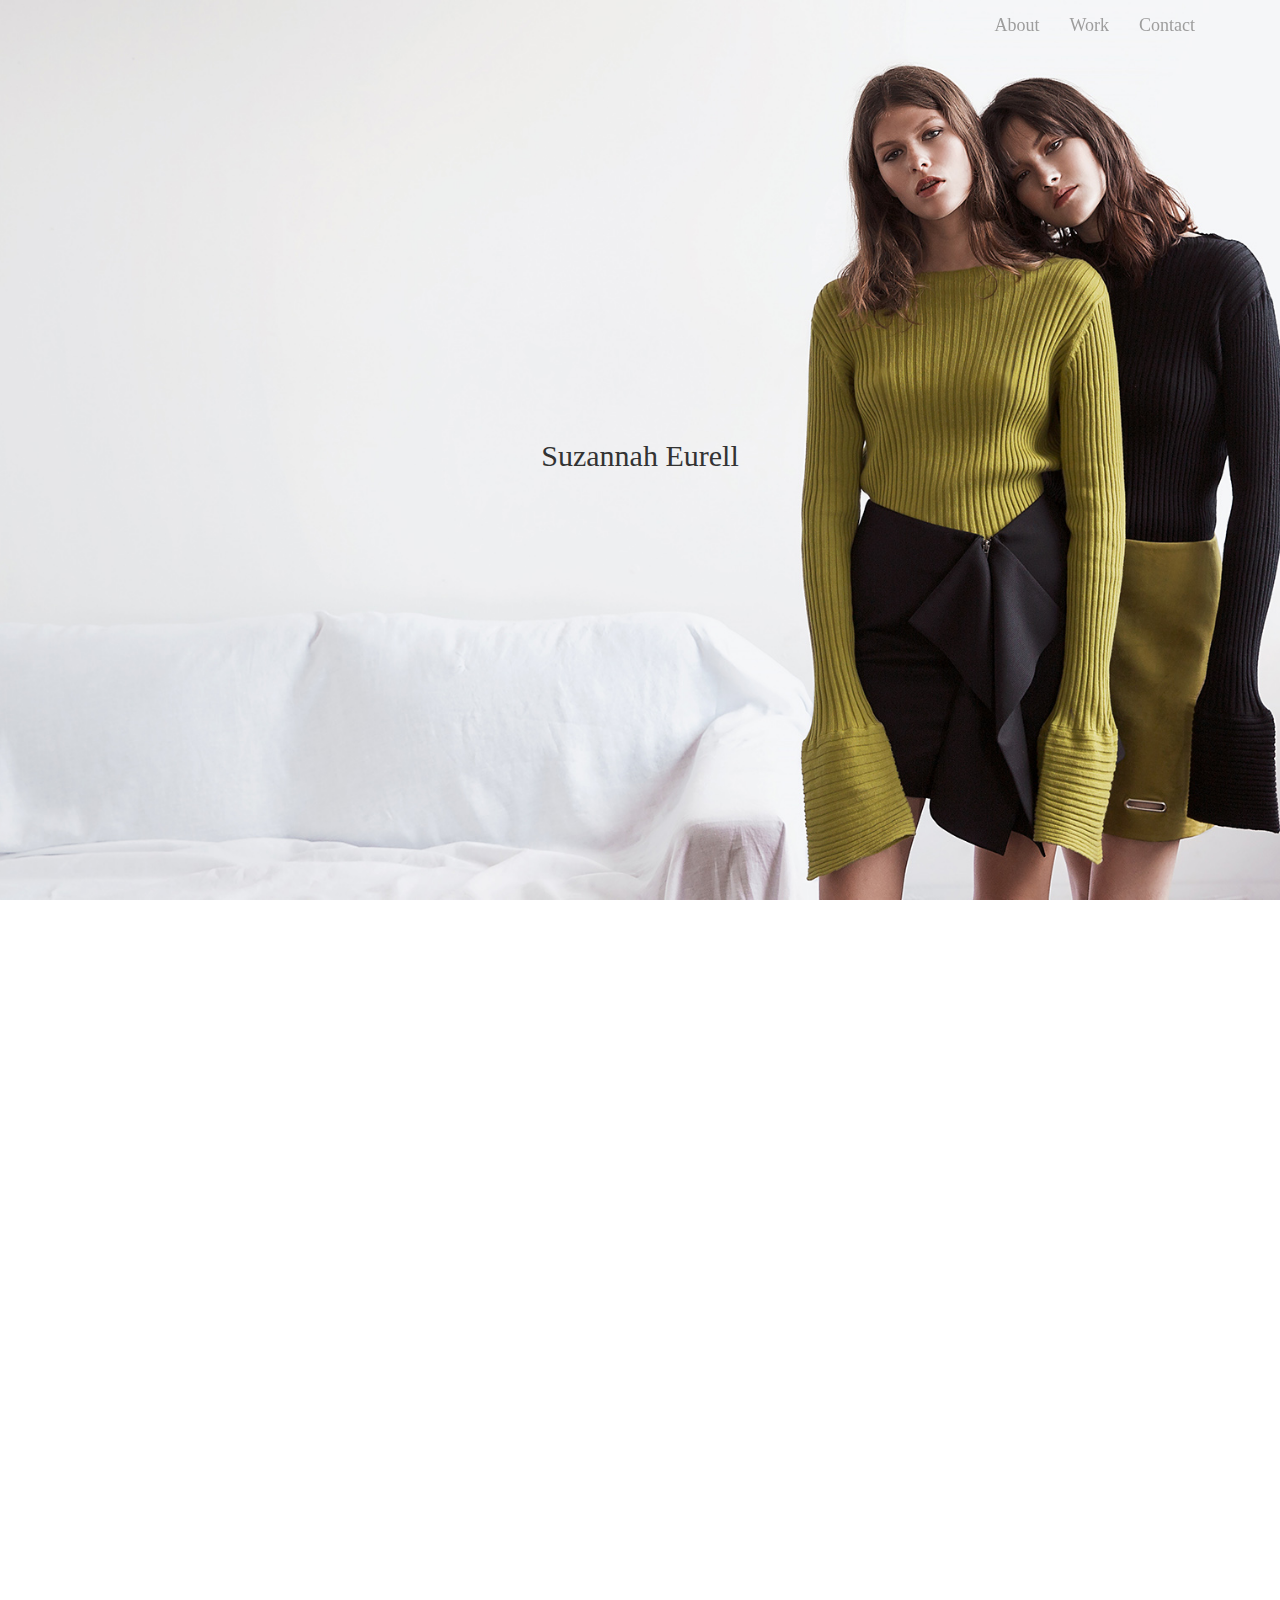
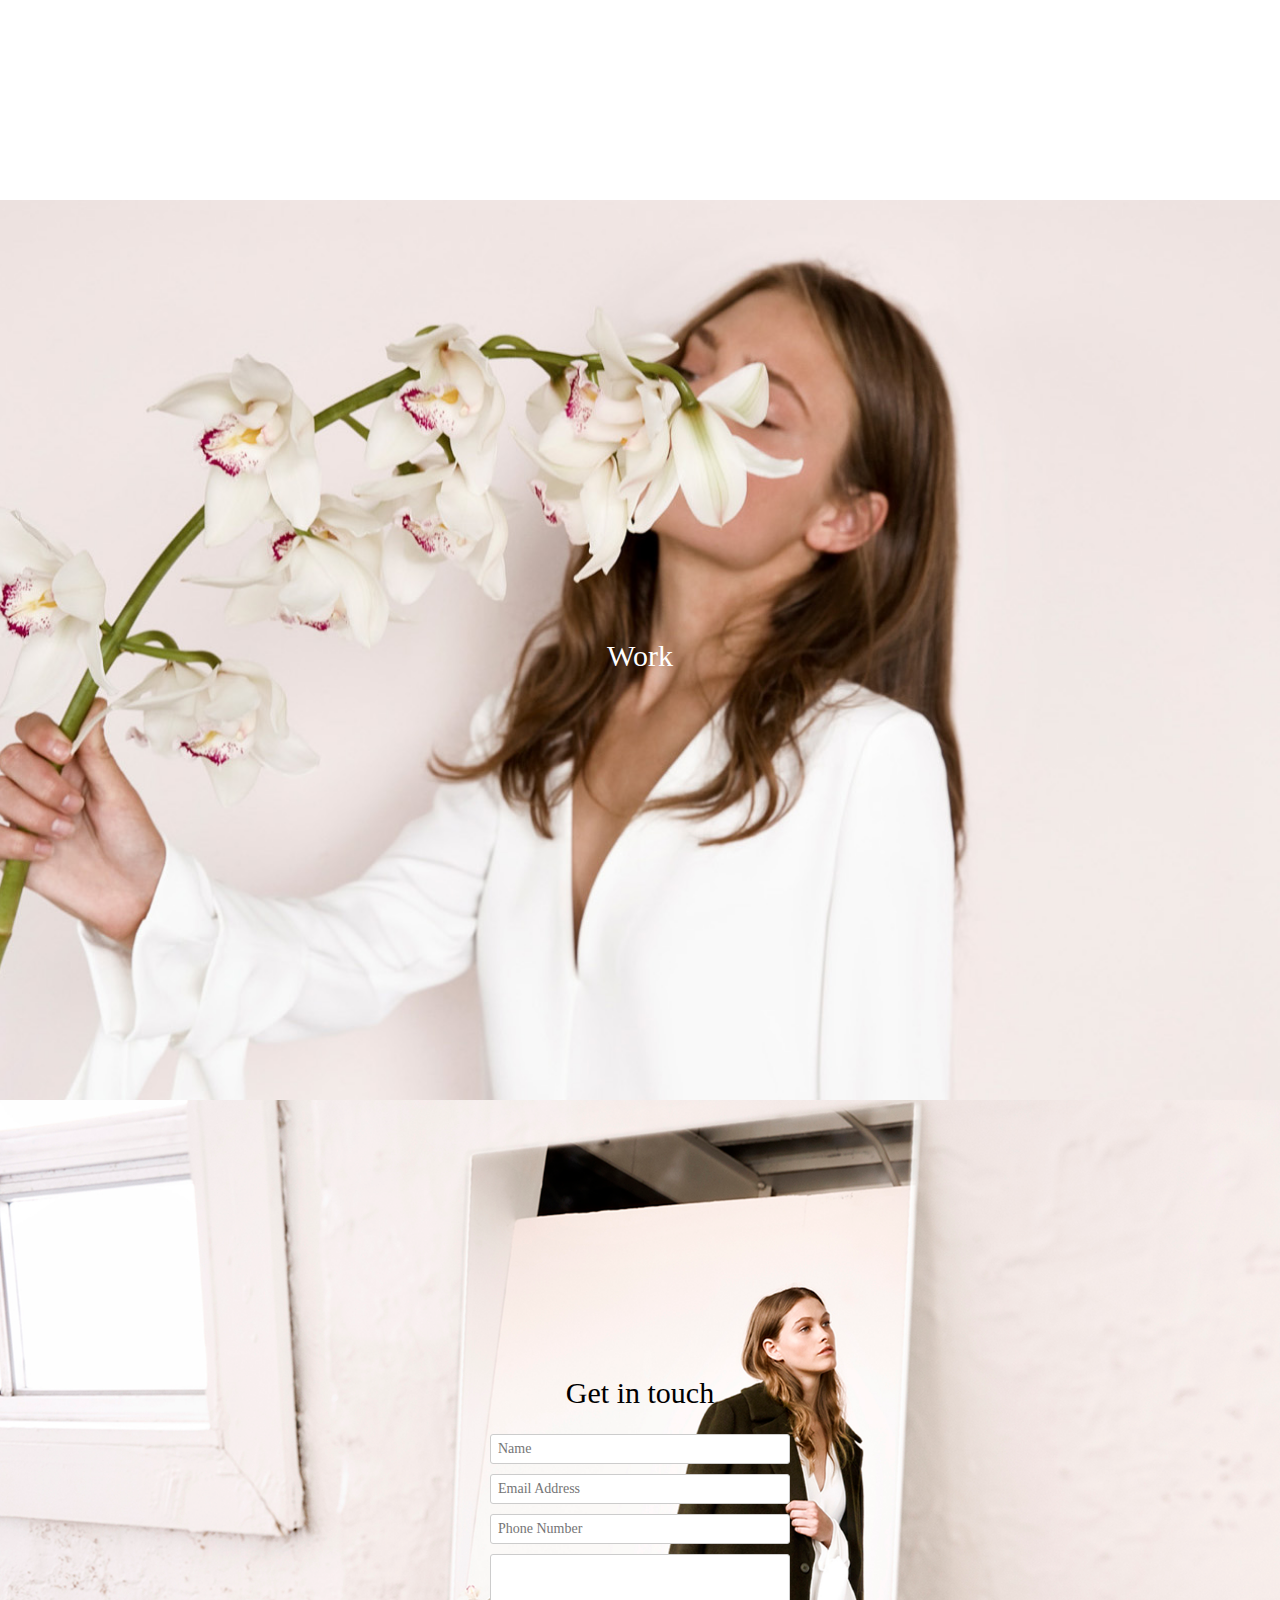
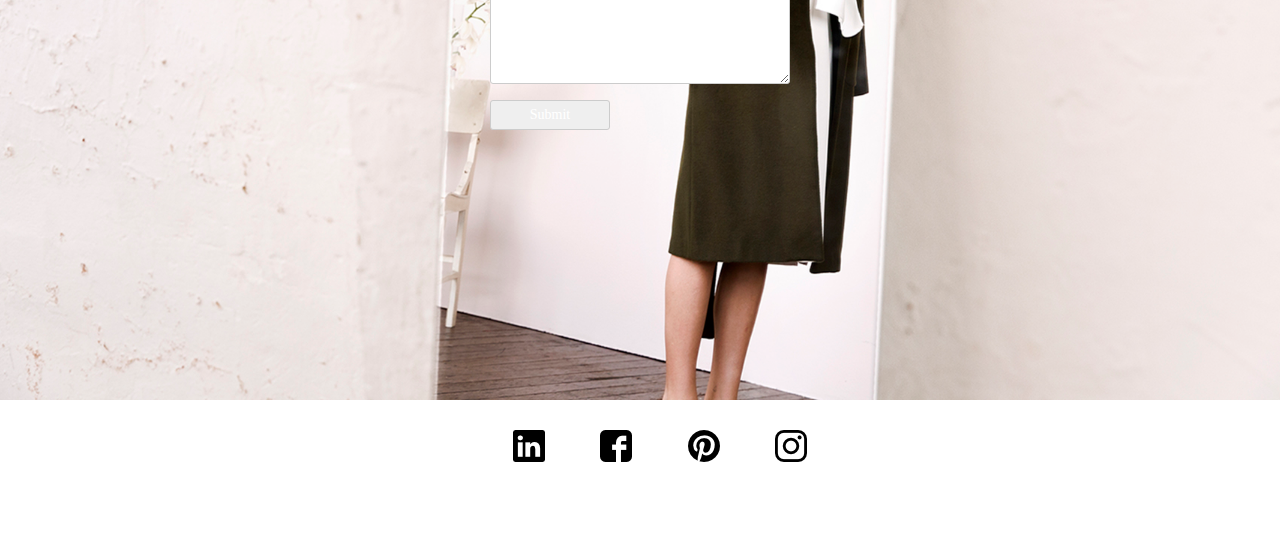
==== index.html @ 63b122af "Initial website upload" ====
<!DOCTYPE html>

<html>
    <head>
        <meta charset="utf-8">

        <title>Suzannah Eurell</title>

        <meta name="viewport" content="width=device-width, initial-scale=1">

        <link rel="stylesheet" href="css/bootstrap.min.css">

<!--         <link rel="stylesheet" href="css/bootstrap-theme.min.css">
 -->
        <link rel="stylesheet" href="css/main.css">

      
    </head>


    <body>


      <!-- Fixed navbar -->
      <nav class="navbar navbar-inverse navbar-fixed-top">
        <div class="container">
          <div class="navbar-header">
            <button type="button" class="navbar-toggle collapsed" data-toggle="collapse" data-target="#navbar" aria-expanded="false" aria-controls="navbar">
              <span class="sr-only">Toggle navigation</span>
              <span class="icon-bar"></span>
              <span class="icon-bar"></span>
              <span class="icon-bar"></span>
            </button>
          </div>


          <div id="navbar" class="navbar-collapse collapse navbar-right">
            <ul class="nav navbar-nav">
           <!--     <li class="dropdown">
                 <a href="#" class="dropdown-toggle" data-toggle="dropdown" role="button" aria-haspopup="true" aria-expanded="false"> Porfolio <span class="caret"></span></a>
                 <ul class="dropdown-menu">
                  <li><a href="#">Action</a></li>
                  <li><a href="#">Another action</a></li>
                  <li><a href="#">Something else here</a></li>
                </ul>
              </li> -->
              <li><a href="#pic3">About</a></li>
              <li><a href="#pic2">Work</a></li>
              <li><a href="#pic4">Contact</a></li>
            </ul>
          </div><!--/.nav-collapse -->
        </div>
      </nav>


      <div id="pic1" class= "main-image">
                 <h1 class id="suzannah">Suzannah Eurell</h1>
                
      </div>
       
      <div id="pic3" class= "image3">
                 <h1 class id="about">About</h1>
                   <p class id="abouttext"> Suzannah specialises in website design, marketing and social media in the fashion industry. Providing an affordable service from start to end, Suzannah can create the ideal website or campaign tailored to your business.  </p>
      </div>

       <div id="pic2" class= "image5">
                 <h1 class id="work"> <a href="page2.html"> Work</h1>
      </div>

      <div id="pic4" class= "image2">
       <h1 class id="contact">Get in touch</h1>
          <form>
          <input type="text" required placeholder="Name" name= "Name">
          <input type="email" required placeholder="Email Address" name= "Email">
          <input type="tel" required placeholder="Phone Number" name= "Phone-Number">
          <textarea rows="6"required placeholder="Message" name="Message"> </textarea>
          <button class="form-submit" type="submit">Submit</button>
      </form>
      </div>


      <footer>

        <ul class="social-networks bounce">
            <li><a href="https://www.linkedin.com/in/suzannaheurell/"> <img src="images/linkedin-logo.png"></a></li>
            <li><a href="https://www.facebook.com/suzannah.eurell"> <img src="  images/facebook-logo.png"></a></li>
            <li><a href="https://au.pinterest.com/suzannaheurell/"> <img src="images/pinterest-logo.png"></a></li>
            <li><a href="https://instagram.com/suzannah_eurell"> <img src="images/instagram-logo.png"></a></li>
        </ul>




      </footer>

       <script src="https://ajax.googleapis.com/ajax/libs/jquery/2.2.1/jquery.min.js"></script>

                <script src="js/custom.js"></script>
                <script src="js/bootstrap.min.js"></script>

    </body>

</html>
---- css/main.css ----
/* ==========================================================================
   Author's custom styles
   ========================================================================== */

body {
	font-family: Mark Pro;
	background-color: white;
}

.navbar-inverse {
	background-color: transparent;
	font-size: 18px;
	font-family: Mark Pro;
	text-align: right;
}
.navbar-brand {
	font-size: 22px;
	padding-right: 40px;
}
.navbar-fixed-top {
	border: 0;
}

.main-image {
	width:100%;
	height: 100vh;
	background: url(../images/interval1.jpg) no-repeat top center;
	background-size: cover;
	display: flex;
	flex-direction: column;
	justify-content: center;
	align-items: center;
}

@media (max-width: 890px){
	.main-image{
		background: url(../images/interval1.jpg) no-repeat;
		background-position: left -890px top 0px;

	}
}
@media (max-width: 575px){
	.main-image{
		background: url(../images/interval1.jpg) no-repeat;
		background-position: left -1140px top 0px;
	}
	#abouttext{
		font-size: 18px;
	}
	#suzannah{
		color:white;
	}
	#navbar {
		color: black;
	}


}

.image2 {
	width:100%;
	height: 100vh;
	background: url(../images/mainimage.jpg) no-repeat top center;
	background-size: cover;
	display: flex;
	flex-direction: column;
	justify-content: center;
	align-items: center;
}

.image3 {
	width:100%;
	height: 100vh;
	background: url(../images/image3.jpg) no-repeat top center;
	background-size: cover;
	display: flex;
	flex-direction: column;
	justify-content: center;
	align-items: center;
}

.image3.hovertext {
	position: absolute;
	top: 0;
	left:0;
	text-align: center;
	width: 100%;
	height:100%;
	background-color: white;
	opacity: 0;
	transition: opacity 0.4s;
}

.image3.hovertext:hover {
	opacity: 0.9;
}

.image5 {
	width:100%;
	height: 100vh;
	background: url(../images/image5.jpg) no-repeat top center;
	background-size: cover;
	display: flex;
	flex-direction: column;
	justify-content: center;
	align-items: center;
}

h1 {
	font-size: 30px;
	text-align: center;
}

p {
	text-align: center;
	font-size: 24px;
	color: white;
}

#contact{
	color: black;
}

#work{
	color: white;
}

a{
	color:white;
	text-decoration: none;
}

#about{
	color: white;
}

#abouttext{
	margin-right: 150px;
	margin-left: 150px;
	margin-top: 30px;
	color: white;
}


.grey-bar{
	width: 100%;
	height: 200px;
}

.header-image{
	width:100%;
	height: 100vh;
	background: url(../images/header-image.jpg) no-repeat top center;
	background-size: cover;
	display: flex;
	flex-direction: column;
	justify-content: center;
	align-items: center;
}

.websites {
	text-align: center;
	font-size: 28px;
	padding-top: 50px;
	padding-bottom: 50px;
}
.pwebsites {
	color:black;
	text-align: center;
	font-size: 18px;
	padding-left: 150px;
	padding-right: 150px;
	padding-bottom: 50px;
}

.container1{
	text-align: center;
}

.container2{
	padding-top: 100px;
	text-align: center;
}

.container3{
	padding-top: 100px;
	text-align: center;
}

.ppage2{
	text-align: center;
	font-size: 20px;
	padding-bottom: 50px;
}



/*.bounce {
  0%, 20%, 53%, 80%, 100% {
    transition-timing-function: cubic-bezier(0.215, 0.610, 0.355, 1.000);
    transform: translate3d(0,0,0);
}

  40% {
    transition-timing-function: cubic-bezier(0.755, 0.050, 0.855, 0.060);
    transform: translate3d(0, -6px, 0);
  }

  70% {
    transition-timing-function: cubic-bezier(0.755, 0.050, 0.855, 0.060);
    transform: translate3d(0, -4px, 0);
  }

  90% {
    transform: translate3d(0,-2px,0);
  }
}*/

footer {
	text-align: center;
	background-color: white;
}

footer ul li {
  padding-top: 30px;
  display: inline-block;
  list-style: none;
  margin: 0 26px 75px;
}



html {
  box-sizing: border-box;
}
*, *:before, *:after {
  box-sizing: inherit;
}

form {
 width:90%;
  max-width:300px;
  margin:15px auto;
}

input, textarea {
  width:100%;
  margin-bottom:10px;
  border-radius:3px;
  border:solid 1px #ccc;
  padding:4px 7px;
}

#eml, #tel {
  width:49%;
}
#tel {
  float:right;
}
.form-submit {
  width: 120px;
  float:left;
/*  margin-left:15px;
*/  border-radius:3px;
  border:solid 1px #ccc;
  padding:4px 7px;
}
.form-submit:hover {
  background-color:white;
}

.img1{
	position: relative;
	padding-top: 100px;
}

.img1 .hovertext {
	position: absolute;
	top: 0;
	left:0;
	text-align: center;
	width: 100%;
	height:100%;
	background-color: white;
	opacity: 0;
	transition: opacity 0.4s;
}

.img1 .hovertext:hover {
	opacity: 0.9;
}

.img1 h2{
	position:absolute;
	top:50%;
	left:0;
	margin-top: -15px;
	width: 100%
}
.img2{
	position: relative;
	padding-top: 50px;
	padding-bottom: 100px;
}

.img2 .hovertext {
	position: absolute;
	top: 0;
	left:0;
	text-align: center;
	width: 100%;
	height:100%;
	background-color: white;
	opacity: 0;
	transition: opacity 0.4s;
}

.img2 .hovertext:hover {
	opacity: 0.9;
}

.img2 h2{
	position:absolute;
	top:50%;
	left:0;
	margin-top: -15px;
	width: 100%
}





/*==========  Mobile First Method  ==========*/

/* Custom, iPhone Retina */ 
@media only screen and (min-width : 320px) {
    
}

/* Extra Small Devices, Phones */ 
@media only screen and (min-width : 480px) {

}

/* Small Devices, Tablets */
@media only screen and (min-width : 768px) {

}

/* Medium Devices, Desktops */
@media only screen and (min-width : 992px) {

}

/* Large Devices, Wide Screens */
@media only screen and (min-width : 1200px) {

}



/*==========  Non-Mobile First Method  ==========*/

/* Large Devices, Wide Screens */
@media only screen and (max-width : 1200px) {
	body{
	}

}

/* Medium Devices, Desktops */
@media only screen and (max-width : 992px) {

}

/* Small Devices, Tablets */
@media only screen and (max-width : 768px) {
	img{
	margin:15px 0;

}
	
}

/* Extra Small Devices, Phones */ 
@media only screen and (max-width : 480px) {

}

/* Custom, iPhone Retina */ 
@media only screen and (max-width : 320px) {
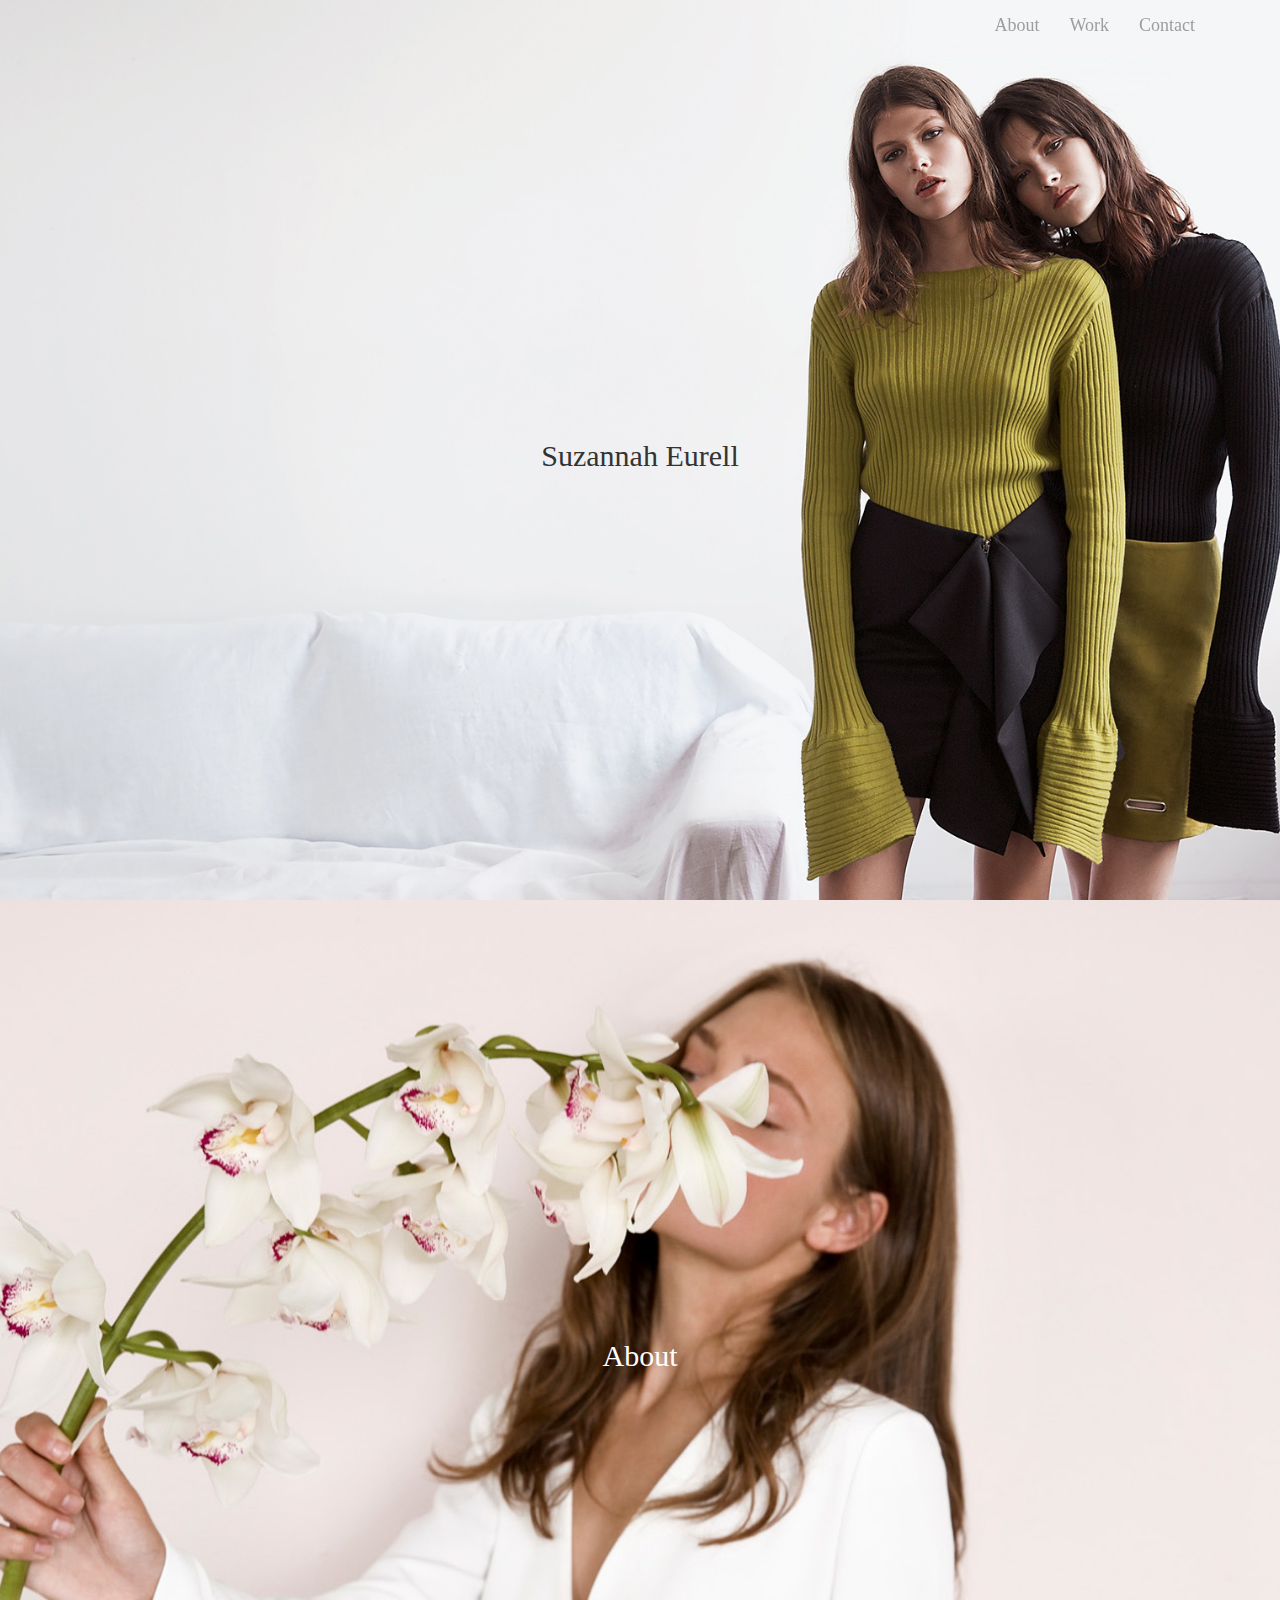
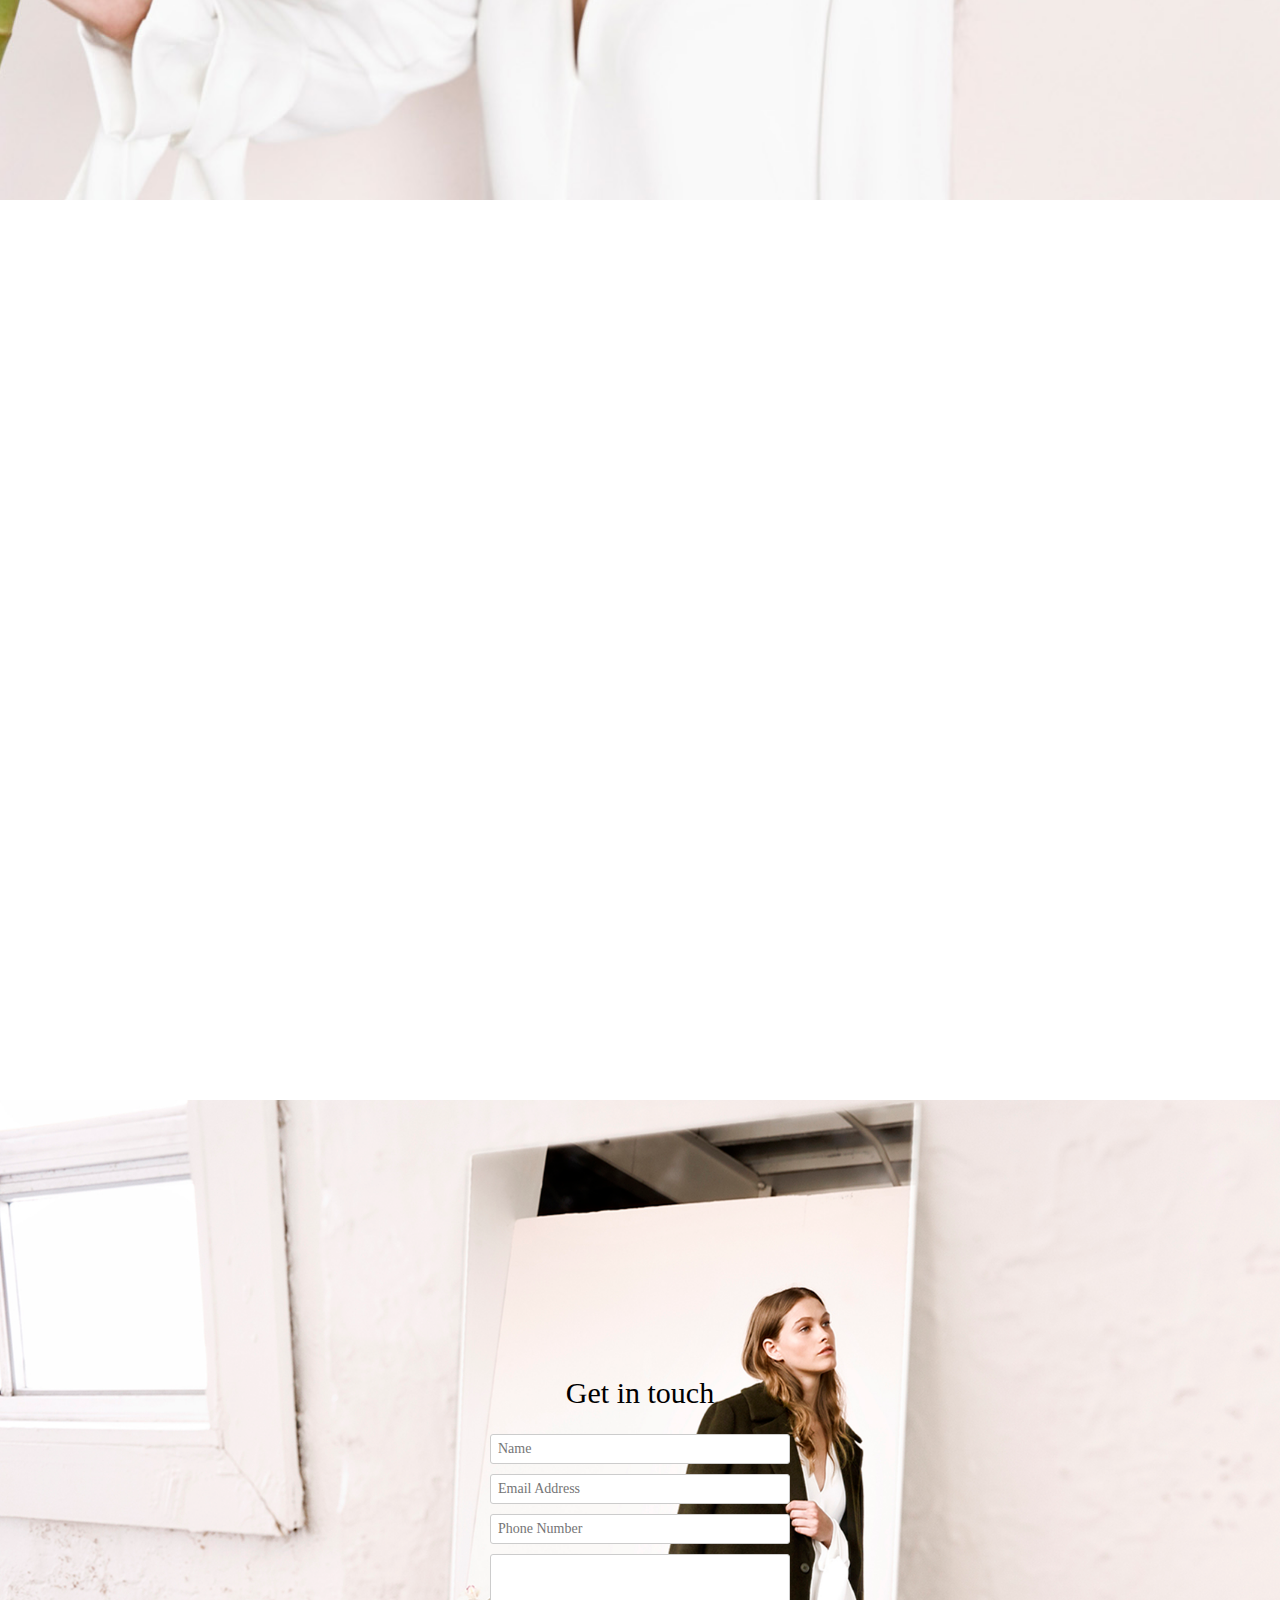
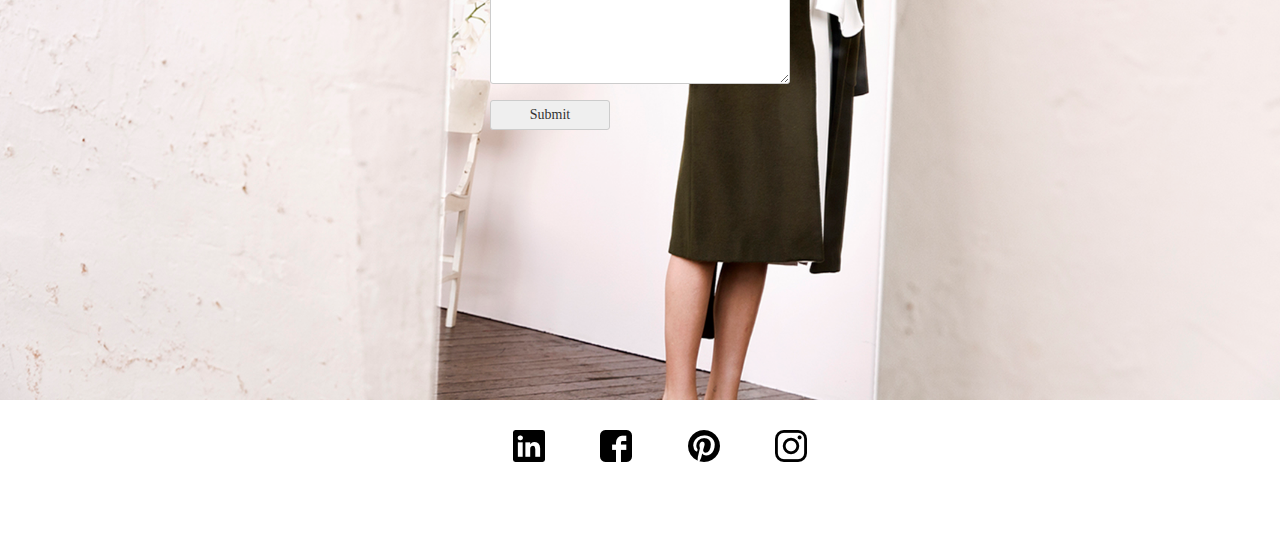
==== commit 16120ab1: "1" ====
--- a/index.html
+++ b/index.html
@@ -58,38 +58,38 @@
                 
       </div>
        
-      <div id="pic3" class= "image3">
+      <div id="pic3" class= "image5">
+                <div class="hovertext">
                  <h1 class id="about">About</h1>
-                   <p class id="abouttext"> Suzannah specialises in website design, marketing and social media in the fashion industry. Providing an affordable service from start to end, Suzannah can create the ideal website or campaign tailored to your business.  </p>
+                   <!-- <p class id="abouttext"> Suzannah specialises in website design, marketing and social media in the fashion industry. Providing an affordable service from start to end, Suzannah can create the ideal website or campaign tailored to your business.  </p> -->
+      </div>
+    </div>
+
+      <div id="pic2" class= "image3">
+                 <h1 class id="work"> <a href="page2.html">Work</a></h1>
       </div>
 
-       <div id="pic2" class= "image5">
-                 <h1 class id="work"> <a href="page2.html"> Work</h1>
-      </div>
-
+      
       <div id="pic4" class= "image2">
-       <h1 class id="contact">Get in touch</h1>
-          <form>
-          <input type="text" required placeholder="Name" name= "Name">
-          <input type="email" required placeholder="Email Address" name= "Email">
-          <input type="tel" required placeholder="Phone Number" name= "Phone-Number">
-          <textarea rows="6"required placeholder="Message" name="Message"> </textarea>
-          <button class="form-submit" type="submit">Submit</button>
-      </form>
+          <h1 class id="contact">Get in touch</h1>
+            <form>
+              <input type="text" required placeholder="Name" name= "Name">
+              <input type="email" required placeholder="Email Address" name= "Email">
+              <input type="tel" required placeholder="Phone Number" name= "Phone-Number">
+              <textarea rows="6"required placeholder="Message" name="Message"> </textarea>
+              <button class="form-submit" type="submit">Submit</button>
+           </form>
       </div>
 
 
       <footer>
 
         <ul class="social-networks bounce">
-            <li><a href="https://www.linkedin.com/in/suzannaheurell/"> <img src="images/linkedin-logo.png"></a></li>
-            <li><a href="https://www.facebook.com/suzannah.eurell"> <img src="  images/facebook-logo.png"></a></li>
-            <li><a href="https://au.pinterest.com/suzannaheurell/"> <img src="images/pinterest-logo.png"></a></li>
-            <li><a href="https://instagram.com/suzannah_eurell"> <img src="images/instagram-logo.png"></a></li>
+            <li><a href="https://www.linkedin.com/in/suzannaheurell/"> <img src="images/linkedin-logo.png" alt="linkedin"></a></li>
+            <li><a href="https://www.facebook.com/suzannah.eurell"> <img src="  images/facebook-logo.png" alt="facebook"></a></li>
+            <li><a href="https://au.pinterest.com/suzannaheurell/"> <img src="images/pinterest-logo.png" alt="pinterest"></a></li>
+            <li><a href="https://instagram.com/suzannah_eurell"> <img src="images/instagram-logo.png" alt="instagram"></a></li>
         </ul>
-
-
-
 
       </footer>
 
--- a/css/main.css
+++ b/css/main.css
@@ -55,9 +55,8 @@
 	#navbar {
 		color: black;
 	}
-
-
-}
+}
+
 
 .image2 {
 	width:100%;
@@ -81,21 +80,6 @@
 	align-items: center;
 }
 
-.image3.hovertext {
-	position: absolute;
-	top: 0;
-	left:0;
-	text-align: center;
-	width: 100%;
-	height:100%;
-	background-color: white;
-	opacity: 0;
-	transition: opacity 0.4s;
-}
-
-.image3.hovertext:hover {
-	opacity: 0.9;
-}
 
 .image5 {
 	width:100%;
@@ -195,28 +179,6 @@
 	padding-bottom: 50px;
 }
 
-
-
-/*.bounce {
-  0%, 20%, 53%, 80%, 100% {
-    transition-timing-function: cubic-bezier(0.215, 0.610, 0.355, 1.000);
-    transform: translate3d(0,0,0);
-}
-
-  40% {
-    transition-timing-function: cubic-bezier(0.755, 0.050, 0.855, 0.060);
-    transform: translate3d(0, -6px, 0);
-  }
-
-  70% {
-    transition-timing-function: cubic-bezier(0.755, 0.050, 0.855, 0.060);
-    transform: translate3d(0, -4px, 0);
-  }
-
-  90% {
-    transform: translate3d(0,-2px,0);
-  }
-}*/
 
 footer {
 	text-align: center;
@@ -271,9 +233,10 @@
   background-color:white;
 }
 
-.img1{
+.allimgs{
 	position: relative;
-	padding-top: 100px;
+	margin-top: 100px;
+	padding-bottom: 50px;
 }
 
 .img1 .hovertext {
@@ -299,10 +262,10 @@
 	margin-top: -15px;
 	width: 100%
 }
-.img2{
+.img2, .img1{
 	position: relative;
-	padding-top: 50px;
-	padding-bottom: 100px;
+	padding-top: 15px;
+	padding-bottom: 15px;
 }
 
 .img2 .hovertext {
@@ -332,7 +295,6 @@
 
 
 
-
 /*==========  Mobile First Method  ==========*/
 
 /* Custom, iPhone Retina */ 
@@ -343,7 +305,6 @@
 /* Extra Small Devices, Phones */ 
 @media only screen and (min-width : 480px) {
 
-}
 
 /* Small Devices, Tablets */
 @media only screen and (min-width : 768px) {
@@ -383,11 +344,32 @@
 
 }
 	
+
 }
 
 /* Extra Small Devices, Phones */ 
 @media only screen and (max-width : 480px) {
-
+.pwebsites {
+	color:black;
+	text-align: center;
+	font-size: 18px;
+	padding-bottom: 50px;
+}
+.container1{
+	text-align: center;
+	padding-left: 5px;
+	padding-right: 5px;
+}
+
+.container2{
+	padding-top: 20px;
+	text-align: center;
+}
+
+.container3{
+	padding-top: 20px;
+	text-align: center;
+}
 }
 
 /* Custom, iPhone Retina */ 
